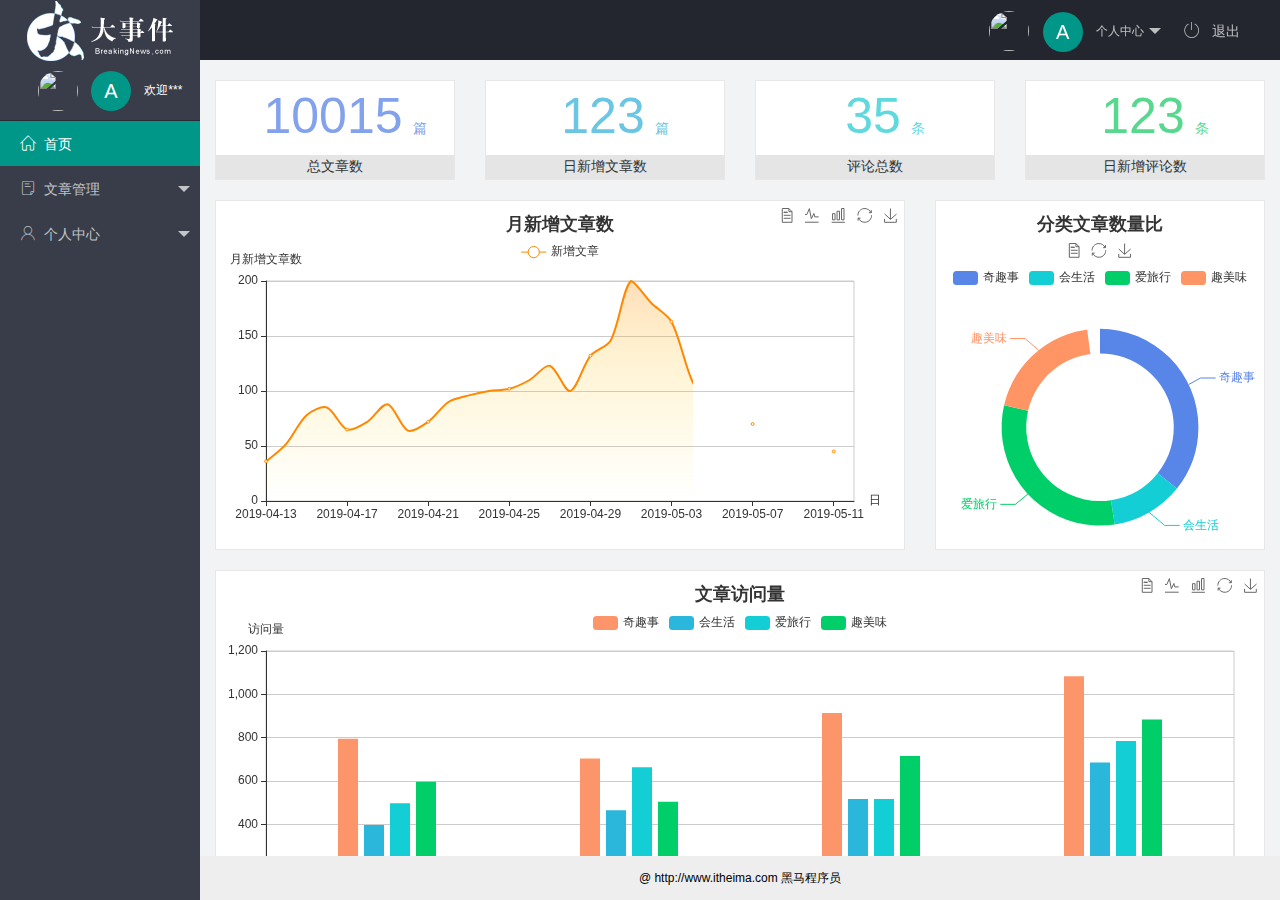
==== index.html @ e33d59cd "完成了主页的功能开发" ====
<!DOCTYPE html>
<html lang="en">
  <head>
    <meta charset="UTF-8" />
    <meta http-equiv="X-UA-Compatible" content="IE=edge" />
    <meta name="viewport" content="width=device-width, initial-scale=1.0" />
    <title>Document</title>
    <!-- 导入 layUI 的样式表 -->
    <link rel="stylesheet" href="./assets/lib/layui/css/layui.css" />
    <!-- 导入图标库的样式表 -->
    <link rel="stylesheet" href="./assets/fonts/iconfont.css" />
    <!-- 导入自己的样式表 -->
    <link rel="stylesheet" href="./assets/css/index.css" />
  </head>
  <body>
    <div class="layui-layout layui-layout-admin">
      <div class="layui-header">
        <div class="layui-logo layui-hide-xs layui-bg-black">
          <img src="./assets/images/logo.png" alt="" />
        </div>
        <!-- 头部区域（可配合layui 已有的水平导航） -->
        <ul class="layui-nav layui-layout-right">
          <li class="layui-nav-item layui-hide layui-show-md-inline-block">
            <a href="javascript:;" class="userinfo">
              <img
                src="//tva1.sinaimg.cn/crop.0.0.118.118.180/5db11ff4gw1e77d3nqrv8j203b03cweg.jpg"
                class="layui-nav-img"
              />
              <span class="text-avatar">A</span>
              个人中心
            </a>
            <dl class="layui-nav-child">
              <dd><a href="">基本资料</a></dd>
              <dd><a href="">更换头像</a></dd>
              <dd><a href="">重置密码</a></dd>
            </dl>
          </li>
          <li class="layui-nav-item" lay-header-event="menuRight" lay-unselect>
            <a href="javascript:;" id="btnLogout">
              <span class="iconfont icon-tuichu"></span>
              退出
            </a>
          </li>
        </ul>
      </div>

      <div class="layui-side layui-bg-black">
        <div class="layui-side-scroll">
          <!-- 左侧导航区域（可配合layui已有的垂直导航） -->
          <div class="userinfo">
            <img
              src="//tva1.sinaimg.cn/crop.0.0.118.118.180/5db11ff4gw1e77d3nqrv8j203b03cweg.jpg"
              class="layui-nav-img"
            />
            <span class="text-avatar">A</span>
            <span id="welcome">欢迎***</span>
          </div>
          <ul
            class="layui-nav layui-nav-tree"
            lay-filter="test"
            lay-shrink="all"
          >
            <li class="layui-nav-item layui-this">
              <a href="./home/dashboard.html" target="fm"
                ><span class="iconfont icon-home"></span>首页</a
              >
            </li>
            <li class="layui-nav-item">
              <a class="" href="javascript:;"
                ><span class="iconfont icon-16"></span>文章管理</a
              >
              <dl class="layui-nav-child">
                <dd>
                  <a href="javascript:;"
                    ><i class="layui-icon layui-icon-app"></i>文章类别</a
                  >
                </dd>
                <dd>
                  <a href="javascript:;"
                    ><i class="layui-icon layui-icon-app"></i>文章列表</a
                  >
                </dd>
                <dd>
                  <a href="javascript:;"
                    ><i class="layui-icon layui-icon-app"></i>发布文章</a
                  >
                </dd>
              </dl>
            </li>
            <li class="layui-nav-item">
              <a href="javascript:;"
                ><span class="iconfont icon-user"></span>个人中心</a
              >
              <dl class="layui-nav-child">
                <dd>
                  <a href="javascript:;"
                    ><i class="layui-icon layui-icon-app"></i>基本资料</a
                  >
                </dd>
                <dd>
                  <a href="javascript:;"
                    ><i class="layui-icon layui-icon-app"></i>更换头像</a
                  >
                </dd>
                <dd>
                  <a href="javascript:;"
                    ><i class="layui-icon layui-icon-app"></i>重置密码</a
                  >
                </dd>
              </dl>
            </li>
          </ul>
        </div>
      </div>

      <div class="layui-body">
        <!-- 内容主体区域 -->
        <iframe name="fm" src="./home/dashboard.html" frameborder="0"></iframe>
      </div>

      <div class="layui-footer">
        <!-- 底部固定区域 -->
        @ http://www.itheima.com 黑马程序员
      </div>
    </div>

    <!-- 导入 layUI 的js文件 -->
    <script src="./assets/lib/layui/layui.all.js"></script>
    <!-- 导入 jQuery 的js文件  -->
    <script src="./assets/lib/jquery.js"></script>
    <!-- 导入自己封装的baseAPI.js文件 -->
    <script src="./assets/js/baseAPI.js"></script>
    <!-- 导入自己的js文件 -->
    <script src="./assets/js/index.js"></script>
  </body>
</html>
---- assets/lib/layui/css/layui.css ----
/** layui-v2.5.5 MIT License By https://www.layui.com */
 .layui-inline,img{display:inline-block;vertical-align:middle}h1,h2,h3,h4,h5,h6{font-weight:400}.layui-edge,.layui-header,.layui-inline,.layui-main{position:relative}.layui-body,.layui-edge,.layui-elip{overflow:hidden}.layui-btn,.layui-edge,.layui-inline,img{vertical-align:middle}.layui-btn,.layui-disabled,.layui-icon,.layui-unselect{-moz-user-select:none;-webkit-user-select:none;-ms-user-select:none}.layui-elip,.layui-form-checkbox span,.layui-form-pane .layui-form-label{text-overflow:ellipsis;white-space:nowrap}.layui-breadcrumb,.layui-tree-btnGroup{visibility:hidden}blockquote,body,button,dd,div,dl,dt,form,h1,h2,h3,h4,h5,h6,input,li,ol,p,pre,td,textarea,th,ul{margin:0;padding:0;-webkit-tap-highlight-color:rgba(0,0,0,0)}a:active,a:hover{outline:0}img{border:none}li{list-style:none}table{border-collapse:collapse;border-spacing:0}h4,h5,h6{font-size:100%}button,input,optgroup,option,select,textarea{font-family:inherit;font-size:inherit;font-style:inherit;font-weight:inherit;outline:0}pre{white-space:pre-wrap;white-space:-moz-pre-wrap;white-space:-pre-wrap;white-space:-o-pre-wrap;word-wrap:break-word}body{line-height:24px;font:14px Helvetica Neue,Helvetica,PingFang SC,Tahoma,Arial,sans-serif}hr{height:1px;margin:10px 0;border:0;clear:both}a{color:#333;text-decoration:none}a:hover{color:#777}a cite{font-style:normal;*cursor:pointer}.layui-border-box,.layui-border-box *{box-sizing:border-box}.layui-box,.layui-box *{box-sizing:content-box}.layui-clear{clear:both;*zoom:1}.layui-clear:after{content:'\20';clear:both;*zoom:1;display:block;height:0}.layui-inline{*display:inline;*zoom:1}.layui-edge{display:inline-block;width:0;height:0;border-width:6px;border-style:dashed;border-color:transparent}.layui-edge-top{top:-4px;border-bottom-color:#999;border-bottom-style:solid}.layui-edge-right{border-left-color:#999;border-left-style:solid}.layui-edge-bottom{top:2px;border-top-color:#999;border-top-style:solid}.layui-edge-left{border-right-color:#999;border-right-style:solid}.layui-disabled,.layui-disabled:hover{color:#d2d2d2!important;cursor:not-allowed!important}.layui-circle{border-radius:100%}.layui-show{display:block!important}.layui-hide{display:none!important}@font-face{font-family:layui-icon;src:url(../font/iconfont.eot?v=250);src:url(../font/iconfont.eot?v=250#iefix) format('embedded-opentype'),url(../font/iconfont.woff2?v=250) format('woff2'),url(../font/iconfont.woff?v=250) format('woff'),url(../font/iconfont.ttf?v=250) format('truetype'),url(../font/iconfont.svg?v=250#layui-icon) format('svg')}.layui-icon{font-family:layui-icon!important;font-size:16px;font-style:normal;-webkit-font-smoothing:antialiased;-moz-osx-font-smoothing:grayscale}.layui-icon-reply-fill:before{content:"\e611"}.layui-icon-set-fill:before{content:"\e614"}.layui-icon-menu-fill:before{content:"\e60f"}.layui-icon-search:before{content:"\e615"}.layui-icon-share:before{content:"\e641"}.layui-icon-set-sm:before{content:"\e620"}.layui-icon-engine:before{content:"\e628"}.layui-icon-close:before{content:"\1006"}.layui-icon-close-fill:before{content:"\1007"}.layui-icon-chart-screen:before{content:"\e629"}.layui-icon-star:before{content:"\e600"}.layui-icon-circle-dot:before{content:"\e617"}.layui-icon-chat:before{content:"\e606"}.layui-icon-release:before{content:"\e609"}.layui-icon-list:before{content:"\e60a"}.layui-icon-chart:before{content:"\e62c"}.layui-icon-ok-circle:before{content:"\1005"}.layui-icon-layim-theme:before{content:"\e61b"}.layui-icon-table:before{content:"\e62d"}.layui-icon-right:before{content:"\e602"}.layui-icon-left:before{content:"\e603"}.layui-icon-cart-simple:before{content:"\e698"}.layui-icon-face-cry:before{content:"\e69c"}.layui-icon-face-smile:before{content:"\e6af"}.layui-icon-survey:before{content:"\e6b2"}.layui-icon-tree:before{content:"\e62e"}.layui-icon-upload-circle:before{content:"\e62f"}.layui-icon-add-circle:before{content:"\e61f"}.layui-icon-download-circle:before{content:"\e601"}.layui-icon-templeate-1:before{content:"\e630"}.layui-icon-util:before{content:"\e631"}.layui-icon-face-surprised:before{content:"\e664"}.layui-icon-edit:before{content:"\e642"}.layui-icon-speaker:before{content:"\e645"}.layui-icon-down:before{content:"\e61a"}.layui-icon-file:before{content:"\e621"}.layui-icon-layouts:before{content:"\e632"}.layui-icon-rate-half:before{content:"\e6c9"}.layui-icon-add-circle-fine:before{content:"\e608"}.layui-icon-prev-circle:before{content:"\e633"}.layui-icon-read:before{content:"\e705"}.layui-icon-404:before{content:"\e61c"}.layui-icon-carousel:before{content:"\e634"}.layui-icon-help:before{content:"\e607"}.layui-icon-code-circle:before{content:"\e635"}.layui-icon-water:before{content:"\e636"}.layui-icon-username:before{content:"\e66f"}.layui-icon-find-fill:before{content:"\e670"}.layui-icon-about:before{content:"\e60b"}.layui-icon-location:before{content:"\e715"}.layui-icon-up:before{content:"\e619"}.layui-icon-pause:before{content:"\e651"}.layui-icon-date:before{content:"\e637"}.layui-icon-layim-uploadfile:before{content:"\e61d"}.layui-icon-delete:before{content:"\e640"}.layui-icon-play:before{content:"\e652"}.layui-icon-top:before{content:"\e604"}.layui-icon-friends:before{content:"\e612"}.layui-icon-refresh-3:before{content:"\e9aa"}.layui-icon-ok:before{content:"\e605"}.layui-icon-layer:before{content:"\e638"}.layui-icon-face-smile-fine:before{content:"\e60c"}.layui-icon-dollar:before{content:"\e659"}.layui-icon-group:before{content:"\e613"}.layui-icon-layim-download:before{content:"\e61e"}.layui-icon-picture-fine:before{content:"\e60d"}.layui-icon-link:before{content:"\e64c"}.layui-icon-diamond:before{content:"\e735"}.layui-icon-log:before{content:"\e60e"}.layui-icon-rate-solid:before{content:"\e67a"}.layui-icon-fonts-del:before{content:"\e64f"}.layui-icon-unlink:before{content:"\e64d"}.layui-icon-fonts-clear:before{content:"\e639"}.layui-icon-triangle-r:before{content:"\e623"}.layui-icon-circle:before{content:"\e63f"}.layui-icon-radio:before{content:"\e643"}.layui-icon-align-center:before{content:"\e647"}.layui-icon-align-right:before{content:"\e648"}.layui-icon-align-left:before{content:"\e649"}.layui-icon-loading-1:before{content:"\e63e"}.layui-icon-return:before{content:"\e65c"}.layui-icon-fonts-strong:before{content:"\e62b"}.layui-icon-upload:before{content:"\e67c"}.layui-icon-dialogue:before{content:"\e63a"}.layui-icon-video:before{content:"\e6ed"}.layui-icon-headset:before{content:"\e6fc"}.layui-icon-cellphone-fine:before{content:"\e63b"}.layui-icon-add-1:before{content:"\e654"}.layui-icon-face-smile-b:before{content:"\e650"}.layui-icon-fonts-html:before{content:"\e64b"}.layui-icon-form:before{content:"\e63c"}.layui-icon-cart:before{content:"\e657"}.layui-icon-camera-fill:before{content:"\e65d"}.layui-icon-tabs:before{content:"\e62a"}.layui-icon-fonts-code:before{content:"\e64e"}.layui-icon-fire:before{content:"\e756"}.layui-icon-set:before{content:"\e716"}.layui-icon-fonts-u:before{content:"\e646"}.layui-icon-triangle-d:before{content:"\e625"}.layui-icon-tips:before{content:"\e702"}.layui-icon-picture:before{content:"\e64a"}.layui-icon-more-vertical:before{content:"\e671"}.layui-icon-flag:before{content:"\e66c"}.layui-icon-loading:before{content:"\e63d"}.layui-icon-fonts-i:before{content:"\e644"}.layui-icon-refresh-1:before{content:"\e666"}.layui-icon-rmb:before{content:"\e65e"}.layui-icon-home:before{content:"\e68e"}.layui-icon-user:before{content:"\e770"}.layui-icon-notice:before{content:"\e667"}.layui-icon-login-weibo:before{content:"\e675"}.layui-icon-voice:before{content:"\e688"}.layui-icon-upload-drag:before{content:"\e681"}.layui-icon-login-qq:before{content:"\e676"}.layui-icon-snowflake:before{content:"\e6b1"}.layui-icon-file-b:before{content:"\e655"}.layui-icon-template:before{content:"\e663"}.layui-icon-auz:before{content:"\e672"}.layui-icon-console:before{content:"\e665"}.layui-icon-app:before{content:"\e653"}.layui-icon-prev:before{content:"\e65a"}.layui-icon-website:before{content:"\e7ae"}.layui-icon-next:before{content:"\e65b"}.layui-icon-component:before{content:"\e857"}.layui-icon-more:before{content:"\e65f"}.layui-icon-login-wechat:before{content:"\e677"}.layui-icon-shrink-right:before{content:"\e668"}.layui-icon-spread-left:before{content:"\e66b"}.layui-icon-camera:before{content:"\e660"}.layui-icon-note:before{content:"\e66e"}.layui-icon-refresh:before{content:"\e669"}.layui-icon-female:before{content:"\e661"}.layui-icon-male:before{content:"\e662"}.layui-icon-password:before{content:"\e673"}.layui-icon-senior:before{content:"\e674"}.layui-icon-theme:before{content:"\e66a"}.layui-icon-tread:before{content:"\e6c5"}.layui-icon-praise:before{content:"\e6c6"}.layui-icon-star-fill:before{content:"\e658"}.layui-icon-rate:before{content:"\e67b"}.layui-icon-template-1:before{content:"\e656"}.layui-icon-vercode:before{content:"\e679"}.layui-icon-cellphone:before{content:"\e678"}.layui-icon-screen-full:before{content:"\e622"}.layui-icon-screen-restore:before{content:"\e758"}.layui-icon-cols:before{content:"\e610"}.layui-icon-export:before{content:"\e67d"}.layui-icon-print:before{content:"\e66d"}.layui-icon-slider:before{content:"\e714"}.layui-icon-addition:before{content:"\e624"}.layui-icon-subtraction:before{content:"\e67e"}.layui-icon-service:before{content:"\e626"}.layui-icon-transfer:before{content:"\e691"}.layui-main{width:1140px;margin:0 auto}.layui-header{z-index:1000;height:60px}.layui-header a:hover{transition:all .5s;-webkit-transition:all .5s}.layui-side{position:fixed;left:0;top:0;bottom:0;z-index:999;width:200px;overflow-x:hidden}.layui-side-scroll{position:relative;width:220px;height:100%;overflow-x:hidden}.layui-body{position:absolute;left:200px;right:0;top:0;bottom:0;z-index:998;width:auto;overflow-y:auto;box-sizing:border-box}.layui-layout-body{overflow:hidden}.layui-layout-admin .layui-header{background-color:#23262E}.layui-layout-admin .layui-side{top:60px;width:200px;overflow-x:hidden}.layui-layout-admin .layui-body{position:fixed;top:60px;bottom:44px}.layui-layout-admin .layui-main{width:auto;margin:0 15px}.layui-layout-admin .layui-footer{position:fixed;left:200px;right:0;bottom:0;height:44px;line-height:44px;padding:0 15px;background-color:#eee}.layui-layout-admin .layui-logo{position:absolute;left:0;top:0;width:200px;height:100%;line-height:60px;text-align:center;color:#009688;font-size:16px}.layui-layout-admin .layui-header .layui-nav{background:0 0}.layui-layout-left{position:absolute!important;left:200px;top:0}.layui-layout-right{position:absolute!important;right:0;top:0}.layui-container{position:relative;margin:0 auto;padding:0 15px;box-sizing:border-box}.layui-fluid{position:relative;margin:0 auto;padding:0 15px}.layui-row:after,.layui-row:before{content:'';display:block;clear:both}.layui-col-lg1,.layui-col-lg10,.layui-col-lg11,.layui-col-lg12,.layui-col-lg2,.layui-col-lg3,.layui-col-lg4,.layui-col-lg5,.layui-col-lg6,.layui-col-lg7,.layui-col-lg8,.layui-col-lg9,.layui-col-md1,.layui-col-md10,.layui-col-md11,.layui-col-md12,.layui-col-md2,.layui-col-md3,.layui-col-md4,.layui-col-md5,.layui-col-md6,.layui-col-md7,.layui-col-md8,.layui-col-md9,.layui-col-sm1,.layui-col-sm10,.layui-col-sm11,.layui-col-sm12,.layui-col-sm2,.layui-col-sm3,.layui-col-sm4,.layui-col-sm5,.layui-col-sm6,.layui-col-sm7,.layui-col-sm8,.layui-col-sm9,.layui-col-xs1,.layui-col-xs10,.layui-col-xs11,.layui-col-xs12,.layui-col-xs2,.layui-col-xs3,.layui-col-xs4,.layui-col-xs5,.layui-col-xs6,.layui-col-xs7,.layui-col-xs8,.layui-col-xs9{position:relative;display:block;box-sizing:border-box}.layui-col-xs1,.layui-col-xs10,.layui-col-xs11,.layui-col-xs12,.layui-col-xs2,.layui-col-xs3,.layui-col-xs4,.layui-col-xs5,.layui-col-xs6,.layui-col-xs7,.layui-col-xs8,.layui-col-xs9{float:left}.layui-col-xs1{width:8.33333333%}.layui-col-xs2{width:16.66666667%}.layui-col-xs3{width:25%}.layui-col-xs4{width:33.33333333%}.layui-col-xs5{width:41.66666667%}.layui-col-xs6{width:50%}.layui-col-xs7{width:58.33333333%}.layui-col-xs8{width:66.66666667%}.layui-col-xs9{width:75%}.layui-col-xs10{width:83.33333333%}.layui-col-xs11{width:91.66666667%}.layui-col-xs12{width:100%}.layui-col-xs-offset1{margin-left:8.33333333%}.layui-col-xs-offset2{margin-left:16.66666667%}.layui-col-xs-offset3{margin-left:25%}.layui-col-xs-offset4{margin-left:33.33333333%}.layui-col-xs-offset5{margin-left:41.66666667%}.layui-col-xs-offset6{margin-left:50%}.layui-col-xs-offset7{margin-left:58.33333333%}.layui-col-xs-offset8{margin-left:66.66666667%}.layui-col-xs-offset9{margin-left:75%}.layui-col-xs-offset10{margin-left:83.33333333%}.layui-col-xs-offset11{margin-left:91.66666667%}.layui-col-xs-offset12{margin-left:100%}@media screen and (max-width:768px){.layui-hide-xs{display:none!important}.layui-show-xs-block{display:block!important}.layui-show-xs-inline{display:inline!important}.layui-show-xs-inline-block{display:inline-block!important}}@media screen and (min-width:768px){.layui-container{width:750px}.layui-hide-sm{display:none!important}.layui-show-sm-block{display:block!important}.layui-show-sm-inline{display:inline!important}.layui-show-sm-inline-block{display:inline-block!important}.layui-col-sm1,.layui-col-sm10,.layui-col-sm11,.layui-col-sm12,.layui-col-sm2,.layui-col-sm3,.layui-col-sm4,.layui-col-sm5,.layui-col-sm6,.layui-col-sm7,.layui-col-sm8,.layui-col-sm9{float:left}.layui-col-sm1{width:8.33333333%}.layui-col-sm2{width:16.66666667%}.layui-col-sm3{width:25%}.layui-col-sm4{width:33.33333333%}.layui-col-sm5{width:41.66666667%}.layui-col-sm6{width:50%}.layui-col-sm7{width:58.33333333%}.layui-col-sm8{width:66.66666667%}.layui-col-sm9{width:75%}.layui-col-sm10{width:83.33333333%}.layui-col-sm11{width:91.66666667%}.layui-col-sm12{width:100%}.layui-col-sm-offset1{margin-left:8.33333333%}.layui-col-sm-offset2{margin-left:16.66666667%}.layui-col-sm-offset3{margin-left:25%}.layui-col-sm-offset4{margin-left:33.33333333%}.layui-col-sm-offset5{margin-left:41.66666667%}.layui-col-sm-offset6{margin-left:50%}.layui-col-sm-offset7{margin-left:58.33333333%}.layui-col-sm-offset8{margin-left:66.66666667%}.layui-col-sm-offset9{margin-left:75%}.layui-col-sm-offset10{margin-left:83.33333333%}.layui-col-sm-offset11{margin-left:91.66666667%}.layui-col-sm-offset12{margin-left:100%}}@media screen and (min-width:992px){.layui-container{width:970px}.layui-hide-md{display:none!important}.layui-show-md-block{display:block!important}.layui-show-md-inline{display:inline!important}.layui-show-md-inline-block{display:inline-block!important}.layui-col-md1,.layui-col-md10,.layui-col-md11,.layui-col-md12,.layui-col-md2,.layui-col-md3,.layui-col-md4,.layui-col-md5,.layui-col-md6,.layui-col-md7,.layui-col-md8,.layui-col-md9{float:left}.layui-col-md1{width:8.33333333%}.layui-col-md2{width:16.66666667%}.layui-col-md3{width:25%}.layui-col-md4{width:33.33333333%}.layui-col-md5{width:41.66666667%}.layui-col-md6{width:50%}.layui-col-md7{width:58.33333333%}.layui-col-md8{width:66.66666667%}.layui-col-md9{width:75%}.layui-col-md10{width:83.33333333%}.layui-col-md11{width:91.66666667%}.layui-col-md12{width:100%}.layui-col-md-offset1{margin-left:8.33333333%}.layui-col-md-offset2{margin-left:16.66666667%}.layui-col-md-offset3{margin-left:25%}.layui-col-md-offset4{margin-left:33.33333333%}.layui-col-md-offset5{margin-left:41.66666667%}.layui-col-md-offset6{margin-left:50%}.layui-col-md-offset7{margin-left:58.33333333%}.layui-col-md-offset8{margin-left:66.66666667%}.layui-col-md-offset9{margin-left:75%}.layui-col-md-offset10{margin-left:83.33333333%}.layui-col-md-offset11{margin-left:91.66666667%}.layui-col-md-offset12{margin-left:100%}}@media screen and (min-width:1200px){.layui-container{width:1170px}.layui-hide-lg{display:none!important}.layui-show-lg-block{display:block!important}.layui-show-lg-inline{display:inline!important}.layui-show-lg-inline-block{display:inline-block!important}.layui-col-lg1,.layui-col-lg10,.layui-col-lg11,.layui-col-lg12,.layui-col-lg2,.layui-col-lg3,.layui-col-lg4,.layui-col-lg5,.layui-col-lg6,.layui-col-lg7,.layui-col-lg8,.layui-col-lg9{float:left}.layui-col-lg1{width:8.33333333%}.layui-col-lg2{width:16.66666667%}.layui-col-lg3{width:25%}.layui-col-lg4{width:33.33333333%}.layui-col-lg5{width:41.66666667%}.layui-col-lg6{width:50%}.layui-col-lg7{width:58.33333333%}.layui-col-lg8{width:66.66666667%}.layui-col-lg9{width:75%}.layui-col-lg10{width:83.33333333%}.layui-col-lg11{width:91.66666667%}.layui-col-lg12{width:100%}.layui-col-lg-offset1{margin-left:8.33333333%}.layui-col-lg-offset2{margin-left:16.66666667%}.layui-col-lg-offset3{margin-left:25%}.layui-col-lg-offset4{margin-left:33.33333333%}.layui-col-lg-offset5{margin-left:41.66666667%}.layui-col-lg-offset6{margin-left:50%}.layui-col-lg-offset7{margin-left:58.33333333%}.layui-col-lg-offset8{margin-left:66.66666667%}.layui-col-lg-offset9{margin-left:75%}.layui-col-lg-offset10{margin-left:83.33333333%}.layui-col-lg-offset11{margin-left:91.66666667%}.layui-col-lg-offset12{margin-left:100%}}.layui-col-space1{margin:-.5px}.layui-col-space1>*{padding:.5px}.layui-col-space3{margin:-1.5px}.layui-col-space3>*{padding:1.5px}.layui-col-space5{margin:-2.5px}.layui-col-space5>*{padding:2.5px}.layui-col-space8{margin:-3.5px}.layui-col-space8>*{padding:3.5px}.layui-col-space10{margin:-5px}.layui-col-space10>*{padding:5px}.layui-col-space12{margin:-6px}.layui-col-space12>*{padding:6px}.layui-col-space15{margin:-7.5px}.layui-col-space15>*{padding:7.5px}.layui-col-space18{margin:-9px}.layui-col-space18>*{padding:9px}.layui-col-space20{margin:-10px}.layui-col-space20>*{padding:10px}.layui-col-space22{margin:-11px}.layui-col-space22>*{padding:11px}.layui-col-space25{margin:-12.5px}.layui-col-space25>*{padding:12.5px}.layui-col-space30{margin:-15px}.layui-col-space30>*{padding:15px}.layui-btn,.layui-input,.layui-select,.layui-textarea,.layui-upload-button{outline:0;-webkit-appearance:none;transition:all .3s;-webkit-transition:all .3s;box-sizing:border-box}.layui-elem-quote{margin-bottom:10px;padding:15px;line-height:22px;border-left:5px solid #009688;border-radius:0 2px 2px 0;background-color:#f2f2f2}.layui-quote-nm{border-style:solid;border-width:1px 1px 1px 5px;background:0 0}.layui-elem-field{margin-bottom:10px;padding:0;border-width:1px;border-style:solid}.layui-elem-field legend{margin-left:20px;padding:0 10px;font-size:20px;font-weight:300}.layui-field-title{margin:10px 0 20px;border-width:1px 0 0}.layui-field-box{padding:10px 15px}.layui-field-title .layui-field-box{padding:10px 0}.layui-progress{position:relative;height:6px;border-radius:20px;background-color:#e2e2e2}.layui-progress-bar{position:absolute;left:0;top:0;width:0;max-width:100%;height:6px;border-radius:20px;text-align:right;background-color:#5FB878;transition:all .3s;-webkit-transition:all .3s}.layui-progress-big,.layui-progress-big .layui-progress-bar{height:18px;line-height:18px}.layui-progress-text{position:relative;top:-20px;line-height:18px;font-size:12px;color:#666}.layui-progress-big .layui-progress-text{position:static;padding:0 10px;color:#fff}.layui-collapse{border-width:1px;border-style:solid;border-radius:2px}.layui-colla-content,.layui-colla-item{border-top-width:1px;border-top-style:solid}.layui-colla-item:first-child{border-top:none}.layui-colla-title{position:relative;height:42px;line-height:42px;padding:0 15px 0 35px;color:#333;background-color:#f2f2f2;cursor:pointer;font-size:14px;overflow:hidden}.layui-colla-content{display:none;padding:10px 15px;line-height:22px;color:#666}.layui-colla-icon{position:absolute;left:15px;top:0;font-size:14px}.layui-card{margin-bottom:15px;border-radius:2px;background-color:#fff;box-shadow:0 1px 2px 0 rgba(0,0,0,.05)}.layui-card:last-child{margin-bottom:0}.layui-card-header{position:relative;height:42px;line-height:42px;padding:0 15px;border-bottom:1px solid #f6f6f6;color:#333;border-radius:2px 2px 0 0;font-size:14px}.layui-bg-black,.layui-bg-blue,.layui-bg-cyan,.layui-bg-green,.layui-bg-orange,.layui-bg-red{color:#fff!important}.layui-card-body{position:relative;padding:10px 15px;line-height:24px}.layui-card-body[pad15]{padding:15px}.layui-card-body[pad20]{padding:20px}.layui-card-body .layui-table{margin:5px 0}.layui-card .layui-tab{margin:0}.layui-panel-window{position:relative;padding:15px;border-radius:0;border-top:5px solid #E6E6E6;background-color:#fff}.layui-auxiliar-moving{position:fixed;left:0;right:0;top:0;bottom:0;width:100%;height:100%;background:0 0;z-index:9999999999}.layui-form-label,.layui-form-mid,.layui-form-select,.layui-input-block,.layui-input-inline,.layui-textarea{position:relative}.layui-bg-red{background-color:#FF5722!important}.layui-bg-orange{background-color:#FFB800!important}.layui-bg-green{background-color:#009688!important}.layui-bg-cyan{background-color:#2F4056!important}.layui-bg-blue{background-color:#1E9FFF!important}.layui-bg-black{background-color:#393D49!important}.layui-bg-gray{background-color:#eee!important;color:#666!important}.layui-badge-rim,.layui-colla-content,.layui-colla-item,.layui-collapse,.layui-elem-field,.layui-form-pane .layui-form-item[pane],.layui-form-pane .layui-form-label,.layui-input,.layui-layedit,.layui-layedit-tool,.layui-quote-nm,.layui-select,.layui-tab-bar,.layui-tab-card,.layui-tab-title,.layui-tab-title .layui-this:after,.layui-textarea{border-color:#e6e6e6}.layui-timeline-item:before,hr{background-color:#e6e6e6}.layui-text{line-height:22px;font-size:14px;color:#666}.layui-text h1,.layui-text h2,.layui-text h3{font-weight:500;color:#333}.layui-text h1{font-size:30px}.layui-text h2{font-size:24px}.layui-text h3{font-size:18px}.layui-text a:not(.layui-btn){color:#01AAED}.layui-text a:not(.layui-btn):hover{text-decoration:underline}.layui-text ul{padding:5px 0 5px 15px}.layui-text ul li{margin-top:5px;list-style-type:disc}.layui-text em,.layui-word-aux{color:#999!important;padding:0 5px!important}.layui-btn{display:inline-block;height:38px;line-height:38px;padding:0 18px;background-color:#009688;color:#fff;white-space:nowrap;text-align:center;font-size:14px;border:none;border-radius:2px;cursor:pointer}.layui-btn:hover{opacity:.8;filter:alpha(opacity=80);color:#fff}.layui-btn:active{opacity:1;filter:alpha(opacity=100)}.layui-btn+.layui-btn{margin-left:10px}.layui-btn-container{font-size:0}.layui-btn-container .layui-btn{margin-right:10px;margin-bottom:10px}.layui-btn-container .layui-btn+.layui-btn{margin-left:0}.layui-table .layui-btn-container .layui-btn{margin-bottom:9px}.layui-btn-radius{border-radius:100px}.layui-btn .layui-icon{margin-right:3px;font-size:18px;vertical-align:bottom;vertical-align:middle\9}.layui-btn-primary{border:1px solid #C9C9C9;background-color:#fff;color:#555}.layui-btn-primary:hover{border-color:#009688;color:#333}.layui-btn-normal{background-color:#1E9FFF}.layui-btn-warm{background-color:#FFB800}.layui-btn-danger{background-color:#FF5722}.layui-btn-checked{background-color:#5FB878}.layui-btn-disabled,.layui-btn-disabled:active,.layui-btn-disabled:hover{border:1px solid #e6e6e6;background-color:#FBFBFB;color:#C9C9C9;cursor:not-allowed;opacity:1}.layui-btn-lg{height:44px;line-height:44px;padding:0 25px;font-size:16px}.layui-btn-sm{height:30px;line-height:30px;padding:0 10px;font-size:12px}.layui-btn-sm i{font-size:16px!important}.layui-btn-xs{height:22px;line-height:22px;padding:0 5px;font-size:12px}.layui-btn-xs i{font-size:14px!important}.layui-btn-group{display:inline-block;vertical-align:middle;font-size:0}.layui-btn-group .layui-btn{margin-left:0!important;margin-right:0!important;border-left:1px solid rgba(255,255,255,.5);border-radius:0}.layui-btn-group .layui-btn-primary{border-left:none}.layui-btn-group .layui-btn-primary:hover{border-color:#C9C9C9;color:#009688}.layui-btn-group .layui-btn:first-child{border-left:none;border-radius:2px 0 0 2px}.layui-btn-group .layui-btn-primary:first-child{border-left:1px solid #c9c9c9}.layui-btn-group .layui-btn:last-child{border-radius:0 2px 2px 0}.layui-btn-group .layui-btn+.layui-btn{margin-left:0}.layui-btn-group+.layui-btn-group{margin-left:10px}.layui-btn-fluid{width:100%}.layui-input,.layui-select,.layui-textarea{height:38px;line-height:1.3;line-height:38px\9;border-width:1px;border-style:solid;background-color:#fff;border-radius:2px}.layui-input::-webkit-input-placeholder,.layui-select::-webkit-input-placeholder,.layui-textarea::-webkit-input-placeholder{line-height:1.3}.layui-input,.layui-textarea{display:block;width:100%;padding-left:10px}.layui-input:hover,.layui-textarea:hover{border-color:#D2D2D2!important}.layui-input:focus,.layui-textarea:focus{border-color:#C9C9C9!important}.layui-textarea{min-height:100px;height:auto;line-height:20px;padding:6px 10px;resize:vertical}.layui-select{padding:0 10px}.layui-form input[type=checkbox],.layui-form input[type=radio],.layui-form select{display:none}.layui-form [lay-ignore]{display:initial}.layui-form-item{margin-bottom:15px;clear:both;*zoom:1}.layui-form-item:after{content:'\20';clear:both;*zoom:1;display:block;height:0}.layui-form-label{float:left;display:block;padding:9px 15px;width:80px;font-weight:400;line-height:20px;text-align:right}.layui-form-label-col{display:block;float:none;padding:9px 0;line-height:20px;text-align:left}.layui-form-item .layui-inline{margin-bottom:5px;margin-right:10px}.layui-input-block{margin-left:110px;min-height:36px}.layui-input-inline{display:inline-block;vertical-align:middle}.layui-form-item .layui-input-inline{float:left;width:190px;margin-right:10px}.layui-form-text .layui-input-inline{width:auto}.layui-form-mid{float:left;display:block;padding:9px 0!important;line-height:20px;margin-right:10px}.layui-form-danger+.layui-form-select .layui-input,.layui-form-danger:focus{border-color:#FF5722!important}.layui-form-select .layui-input{padding-right:30px;cursor:pointer}.layui-form-select .layui-edge{position:absolute;right:10px;top:50%;margin-top:-3px;cursor:pointer;border-width:6px;border-top-color:#c2c2c2;border-top-style:solid;transition:all .3s;-webkit-transition:all .3s}.layui-form-select dl{display:none;position:absolute;left:0;top:42px;padding:5px 0;z-index:899;min-width:100%;border:1px solid #d2d2d2;max-height:300px;overflow-y:auto;background-color:#fff;border-radius:2px;box-shadow:0 2px 4px rgba(0,0,0,.12);box-sizing:border-box}.layui-form-select dl dd,.layui-form-select dl dt{padding:0 10px;line-height:36px;white-space:nowrap;overflow:hidden;text-overflow:ellipsis}.layui-form-select dl dt{font-size:12px;color:#999}.layui-form-select dl dd{cursor:pointer}.layui-form-select dl dd:hover{background-color:#f2f2f2;-webkit-transition:.5s all;transition:.5s all}.layui-form-select .layui-select-group dd{padding-left:20px}.layui-form-select dl dd.layui-select-tips{padding-left:10px!important;color:#999}.layui-form-select dl dd.layui-this{background-color:#5FB878;color:#fff}.layui-form-checkbox,.layui-form-select dl dd.layui-disabled{background-color:#fff}.layui-form-selected dl{display:block}.layui-form-checkbox,.layui-form-checkbox *,.layui-form-switch{display:inline-block;vertical-align:middle}.layui-form-selected .layui-edge{margin-top:-9px;-webkit-transform:rotate(180deg);transform:rotate(180deg);margin-top:-3px\9}:root .layui-form-selected .layui-edge{margin-top:-9px\0/IE9}.layui-form-selectup dl{top:auto;bottom:42px}.layui-select-none{margin:5px 0;text-align:center;color:#999}.layui-select-disabled .layui-disabled{border-color:#eee!important}.layui-select-disabled .layui-edge{border-top-color:#d2d2d2}.layui-form-checkbox{position:relative;height:30px;line-height:30px;margin-right:10px;padding-right:30px;cursor:pointer;font-size:0;-webkit-transition:.1s linear;transition:.1s linear;box-sizing:border-box}.layui-form-checkbox span{padding:0 10px;height:100%;font-size:14px;border-radius:2px 0 0 2px;background-color:#d2d2d2;color:#fff;overflow:hidden}.layui-form-checkbox:hover span{background-color:#c2c2c2}.layui-form-checkbox i{position:absolute;right:0;top:0;width:30px;height:28px;border:1px solid #d2d2d2;border-left:none;border-radius:0 2px 2px 0;color:#fff;font-size:20px;text-align:center}.layui-form-checkbox:hover i{border-color:#c2c2c2;color:#c2c2c2}.layui-form-checked,.layui-form-checked:hover{border-color:#5FB878}.layui-form-checked span,.layui-form-checked:hover span{background-color:#5FB878}.layui-form-checked i,.layui-form-checked:hover i{color:#5FB878}.layui-form-item .layui-form-checkbox{margin-top:4px}.layui-form-checkbox[lay-skin=primary]{height:auto!important;line-height:normal!important;min-width:18px;min-height:18px;border:none!important;margin-right:0;padding-left:28px;padding-right:0;background:0 0}.layui-form-checkbox[lay-skin=primary] span{padding-left:0;padding-right:15px;line-height:18px;background:0 0;color:#666}.layui-form-checkbox[lay-skin=primary] i{right:auto;left:0;width:16px;height:16px;line-height:16px;border:1px solid #d2d2d2;font-size:12px;border-radius:2px;background-color:#fff;-webkit-transition:.1s linear;transition:.1s linear}.layui-form-checkbox[lay-skin=primary]:hover i{border-color:#5FB878;color:#fff}.layui-form-checked[lay-skin=primary] i{border-color:#5FB878!important;background-color:#5FB878;color:#fff}.layui-checkbox-disbaled[lay-skin=primary] span{background:0 0!important;color:#c2c2c2}.layui-checkbox-disbaled[lay-skin=primary]:hover i{border-color:#d2d2d2}.layui-form-item .layui-form-checkbox[lay-skin=primary]{margin-top:10px}.layui-form-switch{position:relative;height:22px;line-height:22px;min-width:35px;padding:0 5px;margin-top:8px;border:1px solid #d2d2d2;border-radius:20px;cursor:pointer;background-color:#fff;-webkit-transition:.1s linear;transition:.1s linear}.layui-form-switch i{position:absolute;left:5px;top:3px;width:16px;height:16px;border-radius:20px;background-color:#d2d2d2;-webkit-transition:.1s linear;transition:.1s linear}.layui-form-switch em{position:relative;top:0;width:25px;margin-left:21px;padding:0!important;text-align:center!important;color:#999!important;font-style:normal!important;font-size:12px}.layui-form-onswitch{border-color:#5FB878;background-color:#5FB878}.layui-checkbox-disbaled,.layui-checkbox-disbaled i{border-color:#e2e2e2!important}.layui-form-onswitch i{left:100%;margin-left:-21px;background-color:#fff}.layui-form-onswitch em{margin-left:5px;margin-right:21px;color:#fff!important}.layui-checkbox-disbaled span{background-color:#e2e2e2!important}.layui-checkbox-disbaled:hover i{color:#fff!important}[lay-radio]{display:none}.layui-form-radio,.layui-form-radio *{display:inline-block;vertical-align:middle}.layui-form-radio{line-height:28px;margin:6px 10px 0 0;padding-right:10px;cursor:pointer;font-size:0}.layui-form-radio *{font-size:14px}.layui-form-radio>i{margin-right:8px;font-size:22px;color:#c2c2c2}.layui-form-radio>i:hover,.layui-form-radioed>i{color:#5FB878}.layui-radio-disbaled>i{color:#e2e2e2!important}.layui-form-pane .layui-form-label{width:110px;padding:8px 15px;height:38px;line-height:20px;border-width:1px;border-style:solid;border-radius:2px 0 0 2px;text-align:center;background-color:#FBFBFB;overflow:hidden;box-sizing:border-box}.layui-form-pane .layui-input-inline{margin-left:-1px}.layui-form-pane .layui-input-block{margin-left:110px;left:-1px}.layui-form-pane .layui-input{border-radius:0 2px 2px 0}.layui-form-pane .layui-form-text .layui-form-label{float:none;width:100%;border-radius:2px;box-sizing:border-box;text-align:left}.layui-form-pane .layui-form-text .layui-input-inline{display:block;margin:0;top:-1px;clear:both}.layui-form-pane .layui-form-text .layui-input-block{margin:0;left:0;top:-1px}.layui-form-pane .layui-form-text .layui-textarea{min-height:100px;border-radius:0 0 2px 2px}.layui-form-pane .layui-form-checkbox{margin:4px 0 4px 10px}.layui-form-pane .layui-form-radio,.layui-form-pane .layui-form-switch{margin-top:6px;margin-left:10px}.layui-form-pane .layui-form-item[pane]{position:relative;border-width:1px;border-style:solid}.layui-form-pane .layui-form-item[pane] .layui-form-label{position:absolute;left:0;top:0;height:100%;border-width:0 1px 0 0}.layui-form-pane .layui-form-item[pane] .layui-input-inline{margin-left:110px}@media screen and (max-width:450px){.layui-form-item .layui-form-label{text-overflow:ellipsis;overflow:hidden;white-space:nowrap}.layui-form-item .layui-inline{display:block;margin-right:0;margin-bottom:20px;clear:both}.layui-form-item .layui-inline:after{content:'\20';clear:both;display:block;height:0}.layui-form-item .layui-input-inline{display:block;float:none;left:-3px;width:auto;margin:0 0 10px 112px}.layui-form-item .layui-input-inline+.layui-form-mid{margin-left:110px;top:-5px;padding:0}.layui-form-item .layui-form-checkbox{margin-right:5px;margin-bottom:5px}}.layui-layedit{border-width:1px;border-style:solid;border-radius:2px}.layui-layedit-tool{padding:3px 5px;border-bottom-width:1px;border-bottom-style:solid;font-size:0}.layedit-tool-fixed{position:fixed;top:0;border-top:1px solid #e2e2e2}.layui-layedit-tool .layedit-tool-mid,.layui-layedit-tool .layui-icon{display:inline-block;vertical-align:middle;text-align:center;font-size:14px}.layui-layedit-tool .layui-icon{position:relative;width:32px;height:30px;line-height:30px;margin:3px 5px;color:#777;cursor:pointer;border-radius:2px}.layui-layedit-tool .layui-icon:hover{color:#393D49}.layui-layedit-tool .layui-icon:active{color:#000}.layui-layedit-tool .layedit-tool-active{background-color:#e2e2e2;color:#000}.layui-layedit-tool .layui-disabled,.layui-layedit-tool .layui-disabled:hover{color:#d2d2d2;cursor:not-allowed}.layui-layedit-tool .layedit-tool-mid{width:1px;height:18px;margin:0 10px;background-color:#d2d2d2}.layedit-tool-html{width:50px!important;font-size:30px!important}.layedit-tool-b,.layedit-tool-code,.layedit-tool-help{font-size:16px!important}.layedit-tool-d,.layedit-tool-face,.layedit-tool-image,.layedit-tool-unlink{font-size:18px!important}.layedit-tool-image input{position:absolute;font-size:0;left:0;top:0;width:100%;height:100%;opacity:.01;filter:Alpha(opacity=1);cursor:pointer}.layui-layedit-iframe iframe{display:block;width:100%}#LAY_layedit_code{overflow:hidden}.layui-laypage{display:inline-block;*display:inline;*zoom:1;vertical-align:middle;margin:10px 0;font-size:0}.layui-laypage>a:first-child,.layui-laypage>a:first-child em{border-radius:2px 0 0 2px}.layui-laypage>a:last-child,.layui-laypage>a:last-child em{border-radius:0 2px 2px 0}.layui-laypage>:first-child{margin-left:0!important}.layui-laypage>:last-child{margin-right:0!important}.layui-laypage a,.layui-laypage button,.layui-laypage input,.layui-laypage select,.layui-laypage span{border:1px solid #e2e2e2}.layui-laypage a,.layui-laypage span{display:inline-block;*display:inline;*zoom:1;vertical-align:middle;padding:0 15px;height:28px;line-height:28px;margin:0 -1px 5px 0;background-color:#fff;color:#333;font-size:12px}.layui-flow-more a *,.layui-laypage input,.layui-table-view select[lay-ignore]{display:inline-block}.layui-laypage a:hover{color:#009688}.layui-laypage em{font-style:normal}.layui-laypage .layui-laypage-spr{color:#999;font-weight:700}.layui-laypage a{text-decoration:none}.layui-laypage .layui-laypage-curr{position:relative}.layui-laypage .layui-laypage-curr em{position:relative;color:#fff}.layui-laypage .layui-laypage-curr .layui-laypage-em{position:absolute;left:-1px;top:-1px;padding:1px;width:100%;height:100%;background-color:#009688}.layui-laypage-em{border-radius:2px}.layui-laypage-next em,.layui-laypage-prev em{font-family:Sim sun;font-size:16px}.layui-laypage .layui-laypage-count,.layui-laypage .layui-laypage-limits,.layui-laypage .layui-laypage-refresh,.layui-laypage .layui-laypage-skip{margin-left:10px;margin-right:10px;padding:0;border:none}.layui-laypage .layui-laypage-limits,.layui-laypage .layui-laypage-refresh{vertical-align:top}.layui-laypage .layui-laypage-refresh i{font-size:18px;cursor:pointer}.layui-laypage select{height:22px;padding:3px;border-radius:2px;cursor:pointer}.layui-laypage .layui-laypage-skip{height:30px;line-height:30px;color:#999}.layui-laypage button,.layui-laypage input{height:30px;line-height:30px;border-radius:2px;vertical-align:top;background-color:#fff;box-sizing:border-box}.layui-laypage input{width:40px;margin:0 10px;padding:0 3px;text-align:center}.layui-laypage input:focus,.layui-laypage select:focus{border-color:#009688!important}.layui-laypage button{margin-left:10px;padding:0 10px;cursor:pointer}.layui-table,.layui-table-view{margin:10px 0}.layui-flow-more{margin:10px 0;text-align:center;color:#999;font-size:14px}.layui-flow-more a{height:32px;line-height:32px}.layui-flow-more a *{vertical-align:top}.layui-flow-more a cite{padding:0 20px;border-radius:3px;background-color:#eee;color:#333;font-style:normal}.layui-flow-more a cite:hover{opacity:.8}.layui-flow-more a i{font-size:30px;color:#737383}.layui-table{width:100%;background-color:#fff;color:#666}.layui-table tr{transition:all .3s;-webkit-transition:all .3s}.layui-table th{text-align:left;font-weight:400}.layui-table tbody tr:hover,.layui-table thead tr,.layui-table-click,.layui-table-header,.layui-table-hover,.layui-table-mend,.layui-table-patch,.layui-table-tool,.layui-table-total,.layui-table-total tr,.layui-table[lay-even] tr:nth-child(even){background-color:#f2f2f2}.layui-table td,.layui-table th,.layui-table-col-set,.layui-table-fixed-r,.layui-table-grid-down,.layui-table-header,.layui-table-page,.layui-table-tips-main,.layui-table-tool,.layui-table-total,.layui-table-view,.layui-table[lay-skin=line],.layui-table[lay-skin=row]{border-width:1px;border-style:solid;border-color:#e6e6e6}.layui-table td,.layui-table th{position:relative;padding:9px 15px;min-height:20px;line-height:20px;font-size:14px}.layui-table[lay-skin=line] td,.layui-table[lay-skin=line] th{border-width:0 0 1px}.layui-table[lay-skin=row] td,.layui-table[lay-skin=row] th{border-width:0 1px 0 0}.layui-table[lay-skin=nob] td,.layui-table[lay-skin=nob] th{border:none}.layui-table img{max-width:100px}.layui-table[lay-size=lg] td,.layui-table[lay-size=lg] th{padding:15px 30px}.layui-table-view .layui-table[lay-size=lg] .layui-table-cell{height:40px;line-height:40px}.layui-table[lay-size=sm] td,.layui-table[lay-size=sm] th{font-size:12px;padding:5px 10px}.layui-table-view .layui-table[lay-size=sm] .layui-table-cell{height:20px;line-height:20px}.layui-table[lay-data]{display:none}.layui-table-box{position:relative;overflow:hidden}.layui-table-view .layui-table{position:relative;width:auto;margin:0}.layui-table-view .layui-table[lay-skin=line]{border-width:0 1px 0 0}.layui-table-view .layui-table[lay-skin=row]{border-width:0 0 1px}.layui-table-view .layui-table td,.layui-table-view .layui-table th{padding:5px 0;border-top:none;border-left:none}.layui-table-view .layui-table th.layui-unselect .layui-table-cell span{cursor:pointer}.layui-table-view .layui-table td{cursor:default}.layui-table-view .layui-table td[data-edit=text]{cursor:text}.layui-table-view .layui-form-checkbox[lay-skin=primary] i{width:18px;height:18px}.layui-table-view .layui-form-radio{line-height:0;padding:0}.layui-table-view .layui-form-radio>i{margin:0;font-size:20px}.layui-table-init{position:absolute;left:0;top:0;width:100%;height:100%;text-align:center;z-index:110}.layui-table-init .layui-icon{position:absolute;left:50%;top:50%;margin:-15px 0 0 -15px;font-size:30px;color:#c2c2c2}.layui-table-header{border-width:0 0 1px;overflow:hidden}.layui-table-header .layui-table{margin-bottom:-1px}.layui-table-tool .layui-inline[lay-event]{position:relative;width:26px;height:26px;padding:5px;line-height:16px;margin-right:10px;text-align:center;color:#333;border:1px solid #ccc;cursor:pointer;-webkit-transition:.5s all;transition:.5s all}.layui-table-tool .layui-inline[lay-event]:hover{border:1px solid #999}.layui-table-tool-temp{padding-right:120px}.layui-table-tool-self{position:absolute;right:17px;top:10px}.layui-table-tool .layui-table-tool-self .layui-inline[lay-event]{margin:0 0 0 10px}.layui-table-tool-panel{position:absolute;top:29px;left:-1px;padding:5px 0;min-width:150px;min-height:40px;border:1px solid #d2d2d2;text-align:left;overflow-y:auto;background-color:#fff;box-shadow:0 2px 4px rgba(0,0,0,.12)}.layui-table-cell,.layui-table-tool-panel li{overflow:hidden;text-overflow:ellipsis;white-space:nowrap}.layui-table-tool-panel li{padding:0 10px;line-height:30px;-webkit-transition:.5s all;transition:.5s all}.layui-table-tool-panel li .layui-form-checkbox[lay-skin=primary]{width:100%;padding-left:28px}.layui-table-tool-panel li:hover{background-color:#f2f2f2}.layui-table-tool-panel li .layui-form-checkbox[lay-skin=primary] i{position:absolute;left:0;top:0}.layui-table-tool-panel li .layui-form-checkbox[lay-skin=primary] span{padding:0}.layui-table-tool .layui-table-tool-self .layui-table-tool-panel{left:auto;right:-1px}.layui-table-col-set{position:absolute;right:0;top:0;width:20px;height:100%;border-width:0 0 0 1px;background-color:#fff}.layui-table-sort{width:10px;height:20px;margin-left:5px;cursor:pointer!important}.layui-table-sort .layui-edge{position:absolute;left:5px;border-width:5px}.layui-table-sort .layui-table-sort-asc{top:3px;border-top:none;border-bottom-style:solid;border-bottom-color:#b2b2b2}.layui-table-sort .layui-table-sort-asc:hover{border-bottom-color:#666}.layui-table-sort .layui-table-sort-desc{bottom:5px;border-bottom:none;border-top-style:solid;border-top-color:#b2b2b2}.layui-table-sort .layui-table-sort-desc:hover{border-top-color:#666}.layui-table-sort[lay-sort=asc] .layui-table-sort-asc{border-bottom-color:#000}.layui-table-sort[lay-sort=desc] .layui-table-sort-desc{border-top-color:#000}.layui-table-cell{height:28px;line-height:28px;padding:0 15px;position:relative;box-sizing:border-box}.layui-table-cell .layui-form-checkbox[lay-skin=primary]{top:-1px;padding:0}.layui-table-cell .layui-table-link{color:#01AAED}.laytable-cell-checkbox,.laytable-cell-numbers,.laytable-cell-radio,.laytable-cell-space{padding:0;text-align:center}.layui-table-body{position:relative;overflow:auto;margin-right:-1px;margin-bottom:-1px}.layui-table-body .layui-none{line-height:26px;padding:15px;text-align:center;color:#999}.layui-table-fixed{position:absolute;left:0;top:0;z-index:101}.layui-table-fixed .layui-table-body{overflow:hidden}.layui-table-fixed-l{box-shadow:0 -1px 8px rgba(0,0,0,.08)}.layui-table-fixed-r{left:auto;right:-1px;border-width:0 0 0 1px;box-shadow:-1px 0 8px rgba(0,0,0,.08)}.layui-table-fixed-r .layui-table-header{position:relative;overflow:visible}.layui-table-mend{position:absolute;right:-49px;top:0;height:100%;width:50px}.layui-table-tool{position:relative;z-index:890;width:100%;min-height:50px;line-height:30px;padding:10px 15px;border-width:0 0 1px}.layui-table-tool .layui-btn-container{margin-bottom:-10px}.layui-table-page,.layui-table-total{border-width:1px 0 0;margin-bottom:-1px;overflow:hidden}.layui-table-page{position:relative;width:100%;padding:7px 7px 0;height:41px;font-size:12px;white-space:nowrap}.layui-table-page>div{height:26px}.layui-table-page .layui-laypage{margin:0}.layui-table-page .layui-laypage a,.layui-table-page .layui-laypage span{height:26px;line-height:26px;margin-bottom:10px;border:none;background:0 0}.layui-table-page .layui-laypage a,.layui-table-page .layui-laypage span.layui-laypage-curr{padding:0 12px}.layui-table-page .layui-laypage span{margin-left:0;padding:0}.layui-table-page .layui-laypage .layui-laypage-prev{margin-left:-7px!important}.layui-table-page .layui-laypage .layui-laypage-curr .layui-laypage-em{left:0;top:0;padding:0}.layui-table-page .layui-laypage button,.layui-table-page .layui-laypage input{height:26px;line-height:26px}.layui-table-page .layui-laypage input{width:40px}.layui-table-page .layui-laypage button{padding:0 10px}.layui-table-page select{height:18px}.layui-table-patch .layui-table-cell{padding:0;width:30px}.layui-table-edit{position:absolute;left:0;top:0;width:100%;height:100%;padding:0 14px 1px;border-radius:0;box-shadow:1px 1px 20px rgba(0,0,0,.15)}.layui-table-edit:focus{border-color:#5FB878!important}select.layui-table-edit{padding:0 0 0 10px;border-color:#C9C9C9}.layui-table-view .layui-form-checkbox,.layui-table-view .layui-form-radio,.layui-table-view .layui-form-switch{top:0;margin:0;box-sizing:content-box}.layui-table-view .layui-form-checkbox{top:-1px;height:26px;line-height:26px}.layui-table-view .layui-form-checkbox i{height:26px}.layui-table-grid .layui-table-cell{overflow:visible}.layui-table-grid-down{position:absolute;top:0;right:0;width:26px;height:100%;padding:5px 0;border-width:0 0 0 1px;text-align:center;background-color:#fff;color:#999;cursor:pointer}.layui-table-grid-down .layui-icon{position:absolute;top:50%;left:50%;margin:-8px 0 0 -8px}.layui-table-grid-down:hover{background-color:#fbfbfb}body .layui-table-tips .layui-layer-content{background:0 0;padding:0;box-shadow:0 1px 6px rgba(0,0,0,.12)}.layui-table-tips-main{margin:-44px 0 0 -1px;max-height:150px;padding:8px 15px;font-size:14px;overflow-y:scroll;background-color:#fff;color:#666}.layui-table-tips-c{position:absolute;right:-3px;top:-13px;width:20px;height:20px;padding:3px;cursor:pointer;background-color:#666;border-radius:50%;color:#fff}.layui-table-tips-c:hover{background-color:#777}.layui-table-tips-c:before{position:relative;right:-2px}.layui-upload-file{display:none!important;opacity:.01;filter:Alpha(opacity=1)}.layui-upload-drag,.layui-upload-form,.layui-upload-wrap{display:inline-block}.layui-upload-list{margin:10px 0}.layui-upload-choose{padding:0 10px;color:#999}.layui-upload-drag{position:relative;padding:30px;border:1px dashed #e2e2e2;background-color:#fff;text-align:center;cursor:pointer;color:#999}.layui-upload-drag .layui-icon{font-size:50px;color:#009688}.layui-upload-drag[lay-over]{border-color:#009688}.layui-upload-iframe{position:absolute;width:0;height:0;border:0;visibility:hidden}.layui-upload-wrap{position:relative;vertical-align:middle}.layui-upload-wrap .layui-upload-file{display:block!important;position:absolute;left:0;top:0;z-index:10;font-size:100px;width:100%;height:100%;opacity:.01;filter:Alpha(opacity=1);cursor:pointer}.layui-transfer-active,.layui-transfer-box{display:inline-block;vertical-align:middle}.layui-transfer-box,.layui-transfer-header,.layui-transfer-search{border-width:0;border-style:solid;border-color:#e6e6e6}.layui-transfer-box{position:relative;border-width:1px;width:200px;height:360px;border-radius:2px;background-color:#fff}.layui-transfer-box .layui-form-checkbox{width:100%;margin:0!important}.layui-transfer-header{height:38px;line-height:38px;padding:0 10px;border-bottom-width:1px}.layui-transfer-search{position:relative;padding:10px;border-bottom-width:1px}.layui-transfer-search .layui-input{height:32px;padding-left:30px;font-size:12px}.layui-transfer-search .layui-icon-search{position:absolute;left:20px;top:50%;margin-top:-8px;color:#666}.layui-transfer-active{margin:0 15px}.layui-transfer-active .layui-btn{display:block;margin:0;padding:0 15px;background-color:#5FB878;border-color:#5FB878;color:#fff}.layui-transfer-active .layui-btn-disabled{background-color:#FBFBFB;border-color:#e6e6e6;color:#C9C9C9}.layui-transfer-active .layui-btn:first-child{margin-bottom:15px}.layui-transfer-active .layui-btn .layui-icon{margin:0;font-size:14px!important}.layui-transfer-data{padding:5px 0;overflow:auto}.layui-transfer-data li{height:32px;line-height:32px;padding:0 10px}.layui-transfer-data li:hover{background-color:#f2f2f2;transition:.5s all}.layui-transfer-data .layui-none{padding:15px 10px;text-align:center;color:#999}.layui-nav{position:relative;padding:0 20px;background-color:#393D49;color:#fff;border-radius:2px;font-size:0;box-sizing:border-box}.layui-nav *{font-size:14px}.layui-nav .layui-nav-item{position:relative;display:inline-block;*display:inline;*zoom:1;vertical-align:middle;line-height:60px}.layui-nav .layui-nav-item a{display:block;padding:0 20px;color:#fff;color:rgba(255,255,255,.7);transition:all .3s;-webkit-transition:all .3s}.layui-nav .layui-this:after,.layui-nav-bar,.layui-nav-tree .layui-nav-itemed:after{position:absolute;left:0;top:0;width:0;height:5px;background-color:#5FB878;transition:all .2s;-webkit-transition:all .2s}.layui-nav-bar{z-index:1000}.layui-nav .layui-nav-item a:hover,.layui-nav .layui-this a{color:#fff}.layui-nav .layui-this:after{content:'';top:auto;bottom:0;width:100%}.layui-nav-img{width:30px;height:30px;margin-right:10px;border-radius:50%}.layui-nav .layui-nav-more{content:'';width:0;height:0;border-style:solid dashed dashed;border-color:#fff transparent transparent;overflow:hidden;cursor:pointer;transition:all .2s;-webkit-transition:all .2s;position:absolute;top:50%;right:3px;margin-top:-3px;border-width:6px;border-top-color:rgba(255,255,255,.7)}.layui-nav .layui-nav-mored,.layui-nav-itemed>a .layui-nav-more{margin-top:-9px;border-style:dashed dashed solid;border-color:transparent transparent #fff}.layui-nav-child{display:none;position:absolute;left:0;top:65px;min-width:100%;line-height:36px;padding:5px 0;box-shadow:0 2px 4px rgba(0,0,0,.12);border:1px solid #d2d2d2;background-color:#fff;z-index:100;border-radius:2px;white-space:nowrap}.layui-nav .layui-nav-child a{color:#333}.layui-nav .layui-nav-child a:hover{background-color:#f2f2f2;color:#000}.layui-nav-child dd{position:relative}.layui-nav .layui-nav-child dd.layui-this a,.layui-nav-child dd.layui-this{background-color:#5FB878;color:#fff}.layui-nav-child dd.layui-this:after{display:none}.layui-nav-tree{width:200px;padding:0}.layui-nav-tree .layui-nav-item{display:block;width:100%;line-height:45px}.layui-nav-tree .layui-nav-item a{position:relative;height:45px;line-height:45px;text-overflow:ellipsis;overflow:hidden;white-space:nowrap}.layui-nav-tree .layui-nav-item a:hover{background-color:#4E5465}.layui-nav-tree .layui-nav-bar{width:5px;height:0;background-color:#009688}.layui-nav-tree .layui-nav-child dd.layui-this,.layui-nav-tree .layui-nav-child dd.layui-this a,.layui-nav-tree .layui-this,.layui-nav-tree .layui-this>a,.layui-nav-tree .layui-this>a:hover{background-color:#009688;color:#fff}.layui-nav-tree .layui-this:after{display:none}.layui-nav-itemed>a,.layui-nav-tree .layui-nav-title a,.layui-nav-tree .layui-nav-title a:hover{color:#fff!important}.layui-nav-tree .layui-nav-child{position:relative;z-index:0;top:0;border:none;box-shadow:none}.layui-nav-tree .layui-nav-child a{height:40px;line-height:40px;color:#fff;color:rgba(255,255,255,.7)}.layui-nav-tree .layui-nav-child,.layui-nav-tree .layui-nav-child a:hover{background:0 0;color:#fff}.layui-nav-tree .layui-nav-more{right:10px}.layui-nav-itemed>.layui-nav-child{display:block;padding:0;background-color:rgba(0,0,0,.3)!important}.layui-nav-itemed>.layui-nav-child>.layui-this>.layui-nav-child{display:block}.layui-nav-side{position:fixed;top:0;bottom:0;left:0;overflow-x:hidden;z-index:999}.layui-bg-blue .layui-nav-bar,.layui-bg-blue .layui-nav-itemed:after,.layui-bg-blue .layui-this:after{background-color:#93D1FF}.layui-bg-blue .layui-nav-child dd.layui-this{background-color:#1E9FFF}.layui-bg-blue .layui-nav-itemed>a,.layui-nav-tree.layui-bg-blue .layui-nav-title a,.layui-nav-tree.layui-bg-blue .layui-nav-title a:hover{background-color:#007DDB!important}.layui-breadcrumb{font-size:0}.layui-breadcrumb>*{font-size:14px}.layui-breadcrumb a{color:#999!important}.layui-breadcrumb a:hover{color:#5FB878!important}.layui-breadcrumb a cite{color:#666;font-style:normal}.layui-breadcrumb span[lay-separator]{margin:0 10px;color:#999}.layui-tab{margin:10px 0;text-align:left!important}.layui-tab[overflow]>.layui-tab-title{overflow:hidden}.layui-tab-title{position:relative;left:0;height:40px;white-space:nowrap;font-size:0;border-bottom-width:1px;border-bottom-style:solid;transition:all .2s;-webkit-transition:all .2s}.layui-tab-title li{display:inline-block;*display:inline;*zoom:1;vertical-align:middle;font-size:14px;transition:all .2s;-webkit-transition:all .2s;position:relative;line-height:40px;min-width:65px;padding:0 15px;text-align:center;cursor:pointer}.layui-tab-title li a{display:block}.layui-tab-title .layui-this{color:#000}.layui-tab-title .layui-this:after{position:absolute;left:0;top:0;content:'';width:100%;height:41px;border-width:1px;border-style:solid;border-bottom-color:#fff;border-radius:2px 2px 0 0;box-sizing:border-box;pointer-events:none}.layui-tab-bar{position:absolute;right:0;top:0;z-index:10;width:30px;height:39px;line-height:39px;border-width:1px;border-style:solid;border-radius:2px;text-align:center;background-color:#fff;cursor:pointer}.layui-tab-bar .layui-icon{position:relative;display:inline-block;top:3px;transition:all .3s;-webkit-transition:all .3s}.layui-tab-item{display:none}.layui-tab-more{padding-right:30px;height:auto!important;white-space:normal!important}.layui-tab-more li.layui-this:after{border-bottom-color:#e2e2e2;border-radius:2px}.layui-tab-more .layui-tab-bar .layui-icon{top:-2px;top:3px\9;-webkit-transform:rotate(180deg);transform:rotate(180deg)}:root .layui-tab-more .layui-tab-bar .layui-icon{top:-2px\0/IE9}.layui-tab-content{padding:10px}.layui-tab-title li .layui-tab-close{position:relative;display:inline-block;width:18px;height:18px;line-height:20px;margin-left:8px;top:1px;text-align:center;font-size:14px;color:#c2c2c2;transition:all .2s;-webkit-transition:all .2s}.layui-tab-title li .layui-tab-close:hover{border-radius:2px;background-color:#FF5722;color:#fff}.layui-tab-brief>.layui-tab-title .layui-this{color:#009688}.layui-tab-brief>.layui-tab-more li.layui-this:after,.layui-tab-brief>.layui-tab-title .layui-this:after{border:none;border-radius:0;border-bottom:2px solid #5FB878}.layui-tab-brief[overflow]>.layui-tab-title .layui-this:after{top:-1px}.layui-tab-card{border-width:1px;border-style:solid;border-radius:2px;box-shadow:0 2px 5px 0 rgba(0,0,0,.1)}.layui-tab-card>.layui-tab-title{background-color:#f2f2f2}.layui-tab-card>.layui-tab-title li{margin-right:-1px;margin-left:-1px}.layui-tab-card>.layui-tab-title .layui-this{background-color:#fff}.layui-tab-card>.layui-tab-title .layui-this:after{border-top:none;border-width:1px;border-bottom-color:#fff}.layui-tab-card>.layui-tab-title .layui-tab-bar{height:40px;line-height:40px;border-radius:0;border-top:none;border-right:none}.layui-tab-card>.layui-tab-more .layui-this{background:0 0;color:#5FB878}.layui-tab-card>.layui-tab-more .layui-this:after{border:none}.layui-timeline{padding-left:5px}.layui-timeline-item{position:relative;padding-bottom:20px}.layui-timeline-axis{position:absolute;left:-5px;top:0;z-index:10;width:20px;height:20px;line-height:20px;background-color:#fff;color:#5FB878;border-radius:50%;text-align:center;cursor:pointer}.layui-timeline-axis:hover{color:#FF5722}.layui-timeline-item:before{content:'';position:absolute;left:5px;top:0;z-index:0;width:1px;height:100%}.layui-timeline-item:last-child:before{display:none}.layui-timeline-item:first-child:before{display:block}.layui-timeline-content{padding-left:25px}.layui-timeline-title{position:relative;margin-bottom:10px}.layui-badge,.layui-badge-dot,.layui-badge-rim{position:relative;display:inline-block;padding:0 6px;font-size:12px;text-align:center;background-color:#FF5722;color:#fff;border-radius:2px}.layui-badge{height:18px;line-height:18px}.layui-badge-dot{width:8px;height:8px;padding:0;border-radius:50%}.layui-badge-rim{height:18px;line-height:18px;border-width:1px;border-style:solid;background-color:#fff;color:#666}.layui-btn .layui-badge,.layui-btn .layui-badge-dot{margin-left:5px}.layui-nav .layui-badge,.layui-nav .layui-badge-dot{position:absolute;top:50%;margin:-8px 6px 0}.layui-tab-title .layui-badge,.layui-tab-title .layui-badge-dot{left:5px;top:-2px}.layui-carousel{position:relative;left:0;top:0;background-color:#f8f8f8}.layui-carousel>[carousel-item]{position:relative;width:100%;height:100%;overflow:hidden}.layui-carousel>[carousel-item]:before{position:absolute;content:'\e63d';left:50%;top:50%;width:100px;line-height:20px;margin:-10px 0 0 -50px;text-align:center;color:#c2c2c2;font-family:layui-icon!important;font-size:30px;font-style:normal;-webkit-font-smoothing:antialiased;-moz-osx-font-smoothing:grayscale}.layui-carousel>[carousel-item]>*{display:none;position:absolute;left:0;top:0;width:100%;height:100%;background-color:#f8f8f8;transition-duration:.3s;-webkit-transition-duration:.3s}.layui-carousel-updown>*{-webkit-transition:.3s ease-in-out up;transition:.3s ease-in-out up}.layui-carousel-arrow{display:none\9;opacity:0;position:absolute;left:10px;top:50%;margin-top:-18px;width:36px;height:36px;line-height:36px;text-align:center;font-size:20px;border:0;border-radius:50%;background-color:rgba(0,0,0,.2);color:#fff;-webkit-transition-duration:.3s;transition-duration:.3s;cursor:pointer}.layui-carousel-arrow[lay-type=add]{left:auto!important;right:10px}.layui-carousel:hover .layui-carousel-arrow[lay-type=add],.layui-carousel[lay-arrow=always] .layui-carousel-arrow[lay-type=add]{right:20px}.layui-carousel[lay-arrow=always] .layui-carousel-arrow{opacity:1;left:20px}.layui-carousel[lay-arrow=none] .layui-carousel-arrow{display:none}.layui-carousel-arrow:hover,.layui-carousel-ind ul:hover{background-color:rgba(0,0,0,.35)}.layui-carousel:hover .layui-carousel-arrow{display:block\9;opacity:1;left:20px}.layui-carousel-ind{position:relative;top:-35px;width:100%;line-height:0!important;text-align:center;font-size:0}.layui-carousel[lay-indicator=outside]{margin-bottom:30px}.layui-carousel[lay-indicator=outside] .layui-carousel-ind{top:10px}.layui-carousel[lay-indicator=outside] .layui-carousel-ind ul{background-color:rgba(0,0,0,.5)}.layui-carousel[lay-indicator=none] .layui-carousel-ind{display:none}.layui-carousel-ind ul{display:inline-block;padding:5px;background-color:rgba(0,0,0,.2);border-radius:10px;-webkit-transition-duration:.3s;transition-duration:.3s}.layui-carousel-ind li{display:inline-block;width:10px;height:10px;margin:0 3px;font-size:14px;background-color:#e2e2e2;background-color:rgba(255,255,255,.5);border-radius:50%;cursor:pointer;-webkit-transition-duration:.3s;transition-duration:.3s}.layui-carousel-ind li:hover{background-color:rgba(255,255,255,.7)}.layui-carousel-ind li.layui-this{background-color:#fff}.layui-carousel>[carousel-item]>.layui-carousel-next,.layui-carousel>[carousel-item]>.layui-carousel-prev,.layui-carousel>[carousel-item]>.layui-this{display:block}.layui-carousel>[carousel-item]>.layui-this{left:0}.layui-carousel>[carousel-item]>.layui-carousel-prev{left:-100%}.layui-carousel>[carousel-item]>.layui-carousel-next{left:100%}.layui-carousel>[carousel-item]>.layui-carousel-next.layui-carousel-left,.layui-carousel>[carousel-item]>.layui-carousel-prev.layui-carousel-right{left:0}.layui-carousel>[carousel-item]>.layui-this.layui-carousel-left{left:-100%}.layui-carousel>[carousel-item]>.layui-this.layui-carousel-right{left:100%}.layui-carousel[lay-anim=updown] .layui-carousel-arrow{left:50%!important;top:20px;margin:0 0 0 -18px}.layui-carousel[lay-anim=updown]>[carousel-item]>*,.layui-carousel[lay-anim=fade]>[carousel-item]>*{left:0!important}.layui-carousel[lay-anim=updown] .layui-carousel-arrow[lay-type=add]{top:auto!important;bottom:20px}.layui-carousel[lay-anim=updown] .layui-carousel-ind{position:absolute;top:50%;right:20px;width:auto;height:auto}.layui-carousel[lay-anim=updown] .layui-carousel-ind ul{padding:3px 5px}.layui-carousel[lay-anim=updown] .layui-carousel-ind li{display:block;margin:6px 0}.layui-carousel[lay-anim=updown]>[carousel-item]>.layui-this{top:0}.layui-carousel[lay-anim=updown]>[carousel-item]>.layui-carousel-prev{top:-100%}.layui-carousel[lay-anim=updown]>[carousel-item]>.layui-carousel-next{top:100%}.layui-carousel[lay-anim=updown]>[carousel-item]>.layui-carousel-next.layui-carousel-left,.layui-carousel[lay-anim=updown]>[carousel-item]>.layui-carousel-prev.layui-carousel-right{top:0}.layui-carousel[lay-anim=updown]>[carousel-item]>.layui-this.layui-carousel-left{top:-100%}.layui-carousel[lay-anim=updown]>[carousel-item]>.layui-this.layui-carousel-right{top:100%}.layui-carousel[lay-anim=fade]>[carousel-item]>.layui-carousel-next,.layui-carousel[lay-anim=fade]>[carousel-item]>.layui-carousel-prev{opacity:0}.layui-carousel[lay-anim=fade]>[carousel-item]>.layui-carousel-next.layui-carousel-left,.layui-carousel[lay-anim=fade]>[carousel-item]>.layui-carousel-prev.layui-carousel-right{opacity:1}.layui-carousel[lay-anim=fade]>[carousel-item]>.layui-this.layui-carousel-left,.layui-carousel[lay-anim=fade]>[carousel-item]>.layui-this.layui-carousel-right{opacity:0}.layui-fixbar{position:fixed;right:15px;bottom:15px;z-index:999999}.layui-fixbar li{width:50px;height:50px;line-height:50px;margin-bottom:1px;text-align:center;cursor:pointer;font-size:30px;background-color:#9F9F9F;color:#fff;border-radius:2px;opacity:.95}.layui-fixbar li:hover{opacity:.85}.layui-fixbar li:active{opacity:1}.layui-fixbar .layui-fixbar-top{display:none;font-size:40px}body .layui-util-face{border:none;background:0 0}body .layui-util-face .layui-layer-content{padding:0;background-color:#fff;color:#666;box-shadow:none}.layui-util-face .layui-layer-TipsG{display:none}.layui-util-face ul{position:relative;width:372px;padding:10px;border:1px solid #D9D9D9;background-color:#fff;box-shadow:0 0 20px rgba(0,0,0,.2)}.layui-util-face ul li{cursor:pointer;float:left;border:1px solid #e8e8e8;height:22px;width:26px;overflow:hidden;margin:-1px 0 0 -1px;padding:4px 2px;text-align:center}.layui-util-face ul li:hover{position:relative;z-index:2;border:1px solid #eb7350;background:#fff9ec}.layui-code{position:relative;margin:10px 0;padding:15px;line-height:20px;border:1px solid #ddd;border-left-width:6px;background-color:#F2F2F2;color:#333;font-family:Courier New;font-size:12px}.layui-rate,.layui-rate *{display:inline-block;vertical-align:middle}.layui-rate{padding:10px 5px 10px 0;font-size:0}.layui-rate li i.layui-icon{font-size:20px;color:#FFB800;margin-right:5px;transition:all .3s;-webkit-transition:all .3s}.layui-rate li i:hover{cursor:pointer;transform:scale(1.12);-webkit-transform:scale(1.12)}.layui-rate[readonly] li i:hover{cursor:default;transform:scale(1)}.layui-colorpicker{width:26px;height:26px;border:1px solid #e6e6e6;padding:5px;border-radius:2px;line-height:24px;display:inline-block;cursor:pointer;transition:all .3s;-webkit-transition:all .3s}.layui-colorpicker:hover{border-color:#d2d2d2}.layui-colorpicker.layui-colorpicker-lg{width:34px;height:34px;line-height:32px}.layui-colorpicker.layui-colorpicker-sm{width:24px;height:24px;line-height:22px}.layui-colorpicker.layui-colorpicker-xs{width:22px;height:22px;line-height:20px}.layui-colorpicker-trigger-bgcolor{display:block;background:url([data-uri]);border-radius:2px}.layui-colorpicker-trigger-span{display:block;height:100%;box-sizing:border-box;border:1px solid rgba(0,0,0,.15);border-radius:2px;text-align:center}.layui-colorpicker-trigger-i{display:inline-block;color:#FFF;font-size:12px}.layui-colorpicker-trigger-i.layui-icon-close{color:#999}.layui-colorpicker-main{position:absolute;z-index:66666666;width:280px;padding:7px;background:#FFF;border:1px solid #d2d2d2;border-radius:2px;box-shadow:0 2px 4px rgba(0,0,0,.12)}.layui-colorpicker-main-wrapper{height:180px;position:relative}.layui-colorpicker-basis{width:260px;height:100%;position:relative}.layui-colorpicker-basis-white{width:100%;height:100%;position:absolute;top:0;left:0;background:linear-gradient(90deg,#FFF,hsla(0,0%,100%,0))}.layui-colorpicker-basis-black{width:100%;height:100%;position:absolute;top:0;left:0;background:linear-gradient(0deg,#000,transparent)}.layui-colorpicker-basis-cursor{width:10px;height:10px;border:1px solid #FFF;border-radius:50%;position:absolute;top:-3px;right:-3px;cursor:pointer}.layui-colorpicker-side{position:absolute;top:0;right:0;width:12px;height:100%;background:linear-gradient(red,#FF0,#0F0,#0FF,#00F,#F0F,red)}.layui-colorpicker-side-slider{width:100%;height:5px;box-shadow:0 0 1px #888;box-sizing:border-box;background:#FFF;border-radius:1px;border:1px solid #f0f0f0;cursor:pointer;position:absolute;left:0}.layui-colorpicker-main-alpha{display:none;height:12px;margin-top:7px;background:url([data-uri])}.layui-colorpicker-alpha-bgcolor{height:100%;position:relative}.layui-colorpicker-alpha-slider{width:5px;height:100%;box-shadow:0 0 1px #888;box-sizing:border-box;background:#FFF;border-radius:1px;border:1px solid #f0f0f0;cursor:pointer;position:absolute;top:0}.layui-colorpicker-main-pre{padding-top:7px;font-size:0}.layui-colorpicker-pre{width:20px;height:20px;border-radius:2px;display:inline-block;margin-left:6px;margin-bottom:7px;cursor:pointer}.layui-colorpicker-pre:nth-child(11n+1){margin-left:0}.layui-colorpicker-pre-isalpha{background:url([data-uri])}.layui-colorpicker-pre.layui-this{box-shadow:0 0 3px 2px rgba(0,0,0,.15)}.layui-colorpicker-pre>div{height:100%;border-radius:2px}.layui-colorpicker-main-input{text-align:right;padding-top:7px}.layui-colorpicker-main-input .layui-btn-container .layui-btn{margin:0 0 0 10px}.layui-colorpicker-main-input div.layui-inline{float:left;margin-right:10px;font-size:14px}.layui-colorpicker-main-input input.layui-input{width:150px;height:30px;color:#666}.layui-slider{height:4px;background:#e2e2e2;border-radius:3px;position:relative;cursor:pointer}.layui-slider-bar{border-radius:3px;position:absolute;height:100%}.layui-slider-step{position:absolute;top:0;width:4px;height:4px;border-radius:50%;background:#FFF;-webkit-transform:translateX(-50%);transform:translateX(-50%)}.layui-slider-wrap{width:36px;height:36px;position:absolute;top:-16px;-webkit-transform:translateX(-50%);transform:translateX(-50%);z-index:10;text-align:center}.layui-slider-wrap-btn{width:12px;height:12px;border-radius:50%;background:#FFF;display:inline-block;vertical-align:middle;cursor:pointer;transition:.3s}.layui-slider-wrap:after{content:"";height:100%;display:inline-block;vertical-align:middle}.layui-slider-wrap-btn.layui-slider-hover,.layui-slider-wrap-btn:hover{transform:scale(1.2)}.layui-slider-wrap-btn.layui-disabled:hover{transform:scale(1)!important}.layui-slider-tips{position:absolute;top:-42px;z-index:66666666;white-space:nowrap;display:none;-webkit-transform:translateX(-50%);transform:translateX(-50%);color:#FFF;background:#000;border-radius:3px;height:25px;line-height:25px;padding:0 10px}.layui-slider-tips:after{content:'';position:absolute;bottom:-12px;left:50%;margin-left:-6px;width:0;height:0;border-width:6px;border-style:solid;border-color:#000 transparent transparent}.layui-slider-input{width:70px;height:32px;border:1px solid #e6e6e6;border-radius:3px;font-size:16px;line-height:32px;position:absolute;right:0;top:-15px}.layui-slider-input-btn{display:none;position:absolute;top:0;right:0;width:20px;height:100%;border-left:1px solid #d2d2d2}.layui-slider-input-btn i{cursor:pointer;position:absolute;right:0;bottom:0;width:20px;height:50%;font-size:12px;line-height:16px;text-align:center;color:#999}.layui-slider-input-btn i:first-child{top:0;border-bottom:1px solid #d2d2d2}.layui-slider-input-txt{height:100%;font-size:14px}.layui-slider-input-txt input{height:100%;border:none}.layui-slider-input-btn i:hover{color:#009688}.layui-slider-vertical{width:4px;margin-left:34px}.layui-slider-vertical .layui-slider-bar{width:4px}.layui-slider-vertical .layui-slider-step{top:auto;left:0;-webkit-transform:translateY(50%);transform:translateY(50%)}.layui-slider-vertical .layui-slider-wrap{top:auto;left:-16px;-webkit-transform:translateY(50%);transform:translateY(50%)}.layui-slider-vertical .layui-slider-tips{top:auto;left:2px}@media \0screen{.layui-slider-wrap-btn{margin-left:-20px}.layui-slider-vertical .layui-slider-wrap-btn{margin-left:0;margin-bottom:-20px}.layui-slider-vertical .layui-slider-tips{margin-left:-8px}.layui-slider>span{margin-left:8px}}.layui-tree{line-height:22px}.layui-tree .layui-form-checkbox{margin:0!important}.layui-tree-set{width:100%;position:relative}.layui-tree-pack{display:none;padding-left:20px;position:relative}.layui-tree-iconClick,.layui-tree-main{display:inline-block;vertical-align:middle}.layui-tree-line .layui-tree-pack{padding-left:27px}.layui-tree-line .layui-tree-set .layui-tree-set:after{content:'';position:absolute;top:14px;left:-9px;width:17px;height:0;border-top:1px dotted #c0c4cc}.layui-tree-entry{position:relative;padding:3px 0;height:20px;white-space:nowrap}.layui-tree-entry:hover{background-color:#eee}.layui-tree-line .layui-tree-entry:hover{background-color:rgba(0,0,0,0)}.layui-tree-line .layui-tree-entry:hover .layui-tree-txt{color:#999;text-decoration:underline;transition:.3s}.layui-tree-main{cursor:pointer;padding-right:10px}.layui-tree-line .layui-tree-set:before{content:'';position:absolute;top:0;left:-9px;width:0;height:100%;border-left:1px dotted #c0c4cc}.layui-tree-line .layui-tree-set.layui-tree-setLineShort:before{height:13px}.layui-tree-line .layui-tree-set.layui-tree-setHide:before{height:0}.layui-tree-iconClick{position:relative;height:20px;line-height:20px;margin:0 10px;color:#c0c4cc}.layui-tree-icon{height:12px;line-height:12px;width:12px;text-align:center;border:1px solid #c0c4cc}.layui-tree-iconClick .layui-icon{font-size:18px}.layui-tree-icon .layui-icon{font-size:12px;color:#666}.layui-tree-iconArrow{padding:0 5px}.layui-tree-iconArrow:after{content:'';position:absolute;left:4px;top:3px;z-index:100;width:0;height:0;border-width:5px;border-style:solid;border-color:transparent transparent transparent #c0c4cc;transition:.5s}.layui-tree-btnGroup,.layui-tree-editInput{position:relative;vertical-align:middle;display:inline-block}.layui-tree-spread>.layui-tree-entry>.layui-tree-iconClick>.layui-tree-iconArrow:after{transform:rotate(90deg) translate(3px,4px)}.layui-tree-txt{display:inline-block;vertical-align:middle;color:#555}.layui-tree-search{margin-bottom:15px;color:#666}.layui-tree-btnGroup .layui-icon{display:inline-block;vertical-align:middle;padding:0 2px;cursor:pointer}.layui-tree-btnGroup .layui-icon:hover{color:#999;transition:.3s}.layui-tree-entry:hover .layui-tree-btnGroup{visibility:visible}.layui-tree-editInput{height:20px;line-height:20px;padding:0 3px;border:none;background-color:rgba(0,0,0,.05)}.layui-tree-emptyText{text-align:center;color:#999}.layui-anim{-webkit-animation-duration:.3s;animation-duration:.3s;-webkit-animation-fill-mode:both;animation-fill-mode:both}.layui-anim.layui-icon{display:inline-block}.layui-anim-loop{-webkit-animation-iteration-count:infinite;animation-iteration-count:infinite}.layui-trans,.layui-trans a{transition:all .3s;-webkit-transition:all .3s}@-webkit-keyframes layui-rotate{from{-webkit-transform:rotate(0)}to{-webkit-transform:rotate(360deg)}}@keyframes layui-rotate{from{transform:rotate(0)}to{transform:rotate(360deg)}}.layui-anim-rotate{-webkit-animation-name:layui-rotate;animation-name:layui-rotate;-webkit-animation-duration:1s;animation-duration:1s;-webkit-animation-timing-function:linear;animation-timing-function:linear}@-webkit-keyframes layui-up{from{-webkit-transform:translate3d(0,100%,0);opacity:.3}to{-webkit-transform:translate3d(0,0,0);opacity:1}}@keyframes layui-up{from{transform:translate3d(0,100%,0);opacity:.3}to{transform:translate3d(0,0,0);opacity:1}}.layui-anim-up{-webkit-animation-name:layui-up;animation-name:layui-up}@-webkit-keyframes layui-upbit{from{-webkit-transform:translate3d(0,30px,0);opacity:.3}to{-webkit-transform:translate3d(0,0,0);opacity:1}}@keyframes layui-upbit{from{transform:translate3d(0,30px,0);opacity:.3}to{transform:translate3d(0,0,0);opacity:1}}.layui-anim-upbit{-webkit-animation-name:layui-upbit;animation-name:layui-upbit}@-webkit-keyframes layui-scale{0%{opacity:.3;-webkit-transform:scale(.5)}100%{opacity:1;-webkit-transform:scale(1)}}@keyframes layui-scale{0%{opacity:.3;-ms-transform:scale(.5);transform:scale(.5)}100%{opacity:1;-ms-transform:scale(1);transform:scale(1)}}.layui-anim-scale{-webkit-animation-name:layui-scale;animation-name:layui-scale}@-webkit-keyframes layui-scale-spring{0%{opacity:.5;-webkit-transform:scale(.5)}80%{opacity:.8;-webkit-transform:scale(1.1)}100%{opacity:1;-webkit-transform:scale(1)}}@keyframes layui-scale-spring{0%{opacity:.5;transform:scale(.5)}80%{opacity:.8;transform:scale(1.1)}100%{opacity:1;transform:scale(1)}}.layui-anim-scaleSpring{-webkit-animation-name:layui-scale-spring;animation-name:layui-scale-spring}@-webkit-keyframes layui-fadein{0%{opacity:0}100%{opacity:1}}@keyframes layui-fadein{0%{opacity:0}100%{opacity:1}}.layui-anim-fadein{-webkit-animation-name:layui-fadein;animation-name:layui-fadein}@-webkit-keyframes layui-fadeout{0%{opacity:1}100%{opacity:0}}@keyframes layui-fadeout{0%{opacity:1}100%{opacity:0}}.layui-anim-fadeout{-webkit-animation-name:layui-fadeout;animation-name:layui-fadeout}
---- assets/fonts/iconfont.css ----
@font-face {font-family: "iconfont";
  src: url('iconfont.eot?t=1576139966484'); /* IE9 */
  src: url('iconfont.eot?t=1576139966484#iefix') format('embedded-opentype'), /* IE6-IE8 */
  url('[data-uri]') format('woff2'),
  url('iconfont.woff?t=1576139966484') format('woff'),
  url('iconfont.ttf?t=1576139966484') format('truetype'), /* chrome, firefox, opera, Safari, Android, iOS 4.2+ */
  url('iconfont.svg?t=1576139966484#iconfont') format('svg'); /* iOS 4.1- */
}

.iconfont {
  font-family: "iconfont" !important;
  font-size: 16px;
  font-style: normal;
  -webkit-font-smoothing: antialiased;
  -moz-osx-font-smoothing: grayscale;
}

.icon-home:before {
  content: "\e6a9";
}

.icon-user:before {
  content: "\e614";
}

.icon-pinglun:before {
  content: "\e616";
}

.icon-tuichu:before {
  content: "\e865";
}

.icon-16:before {
  content: "\e615";
}
---- assets/css/index.css ----
.layui-footer{
  text-align: center;
  font-size: 12px;
}

.iconfont{
  margin-right: 8px;
}

.layui-icon{
  margin-left: 20px;
  margin-right: 8px;
}

iframe{
  width: 100%;
  height: 100%;
}

.layui-body{
  overflow: hidden;
}

/* a{
  transition: none !important;
} */

.userinfo{
  height: 60px;
  line-height: 60px;
  text-align: center;
  font-size: 12px;
  user-select: none;
}
.layui-side-scroll .userinfo{
  border-bottom: 1px solid #282b33;
}
.text-avatar{
  position: relative;
  top: 4px;
  display: inline-block;
  width: 40px;
  height: 40px;
  background-color: #009688;
  border-radius: 50%;
  line-height: 40px;
  text-align: center;
  font-size: 20px;
  color: #fff;
  margin-right: 10px;
}
.layui-nav-img{
  width: 40px;
  height: 40px;
}
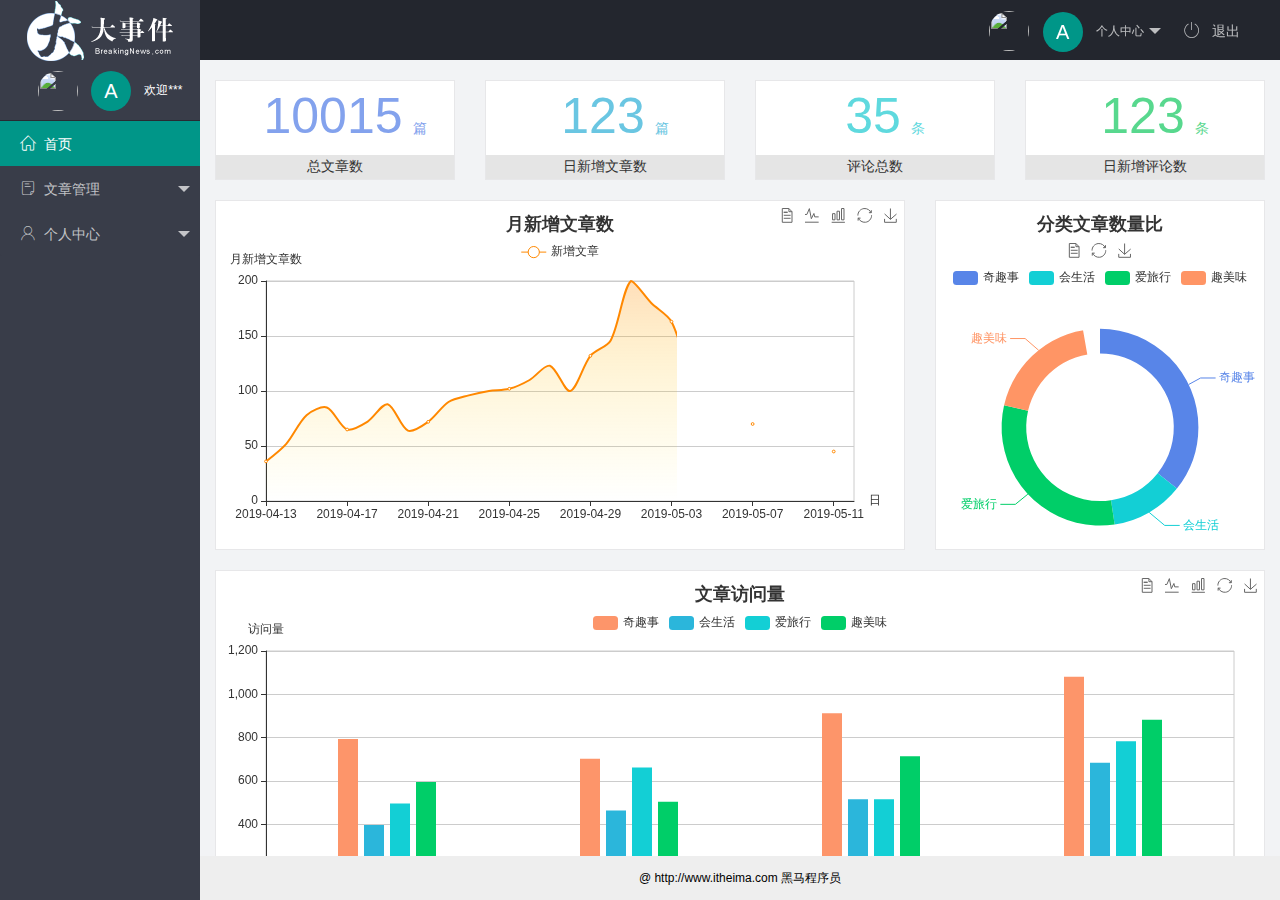
==== commit 9b50ea6c: "完成个人中心功能的开发" ====
--- a/index.html
+++ b/index.html
@@ -30,9 +30,9 @@
               个人中心
             </a>
             <dl class="layui-nav-child">
-              <dd><a href="">基本资料</a></dd>
-              <dd><a href="">更换头像</a></dd>
-              <dd><a href="">重置密码</a></dd>
+              <dd><a href="./user/user_info.html" target="fm">基本资料</a></dd>
+              <dd><a href="./user/user_avatar.html" target="fm">更换头像</a></dd>
+              <dd><a href="./user/user_pwd.html" target="fm">重置密码</a></dd>
             </dl>
           </li>
           <li class="layui-nav-item" lay-header-event="menuRight" lay-unselect>
@@ -93,17 +93,17 @@
               >
               <dl class="layui-nav-child">
                 <dd>
-                  <a href="javascript:;"
+                  <a href="./user/user_info.html" target="fm"
                     ><i class="layui-icon layui-icon-app"></i>基本资料</a
                   >
                 </dd>
                 <dd>
-                  <a href="javascript:;"
+                  <a href="./user/user_avatar.html" target="fm"
                     ><i class="layui-icon layui-icon-app"></i>更换头像</a
                   >
                 </dd>
                 <dd>
-                  <a href="javascript:;"
+                  <a href="./user/user_pwd.html" target="fm"
                     ><i class="layui-icon layui-icon-app"></i>重置密码</a
                   >
                 </dd>
